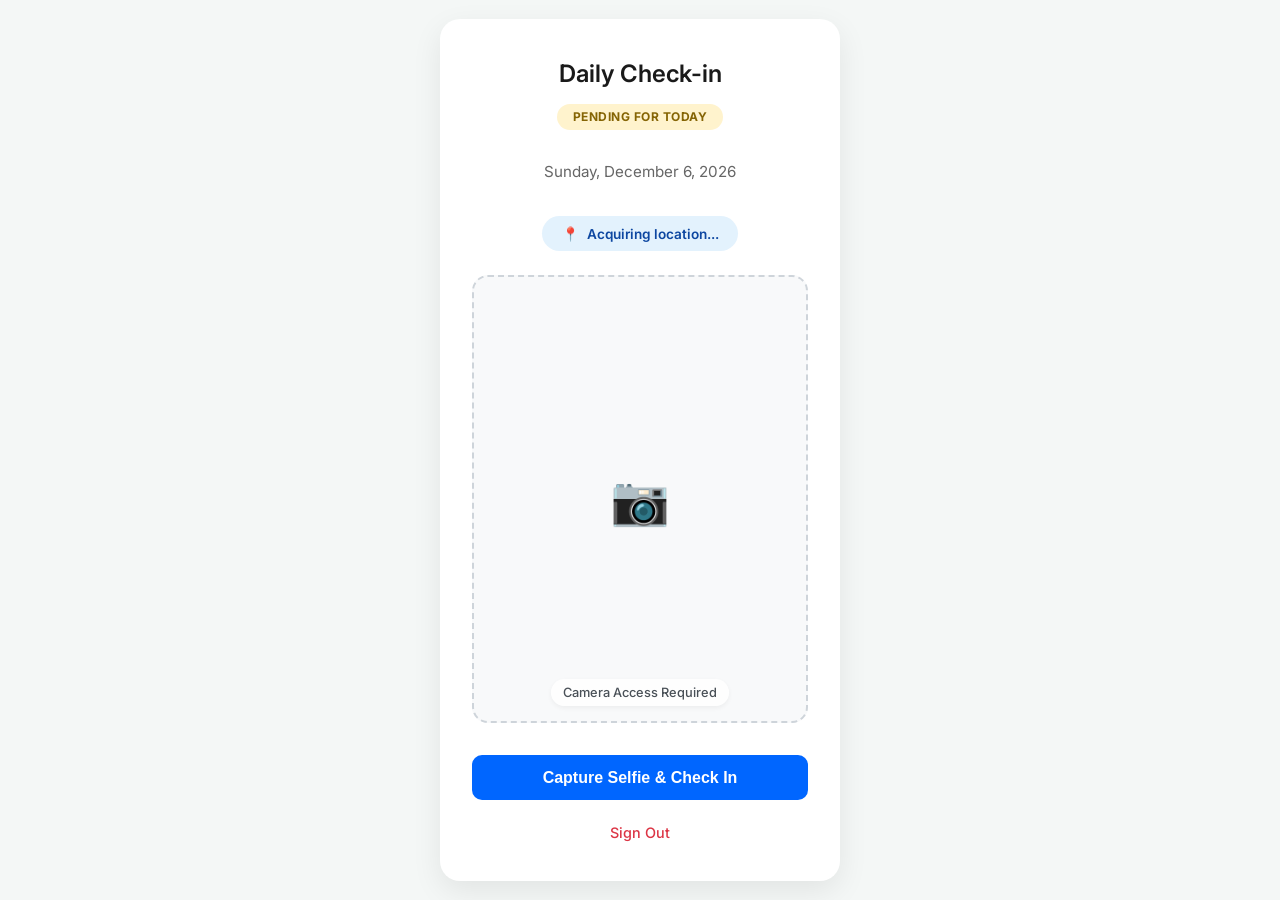
==== checkin.html @ 83975f9a "Add files via upload" ====
<!DOCTYPE html>
<html lang="en">
<head>
    <meta charset="UTF-8">
    <meta name="viewport" content="width=device-width, initial-scale=1.0">
    <title>Daily Check-in</title>
    <link rel="stylesheet" href="styles.css">
</head>
<body>
    <div class="card">
        <div class="text-center">
            <h1>Daily Check-in</h1>
            <div class="status-badge status-pending" id="status-badge">Pending for Today</div>
            <p class="subtitle" id="date-display">Loading date...</p>
            
            <div class="location-badge">
                <span>📍</span> Acquiring location...
            </div>
        </div>

        <div class="camera-container" id="camera-box">
            <!-- Placeholder for actual camera feed -->
            <div class="camera-icon">📷</div>
            <div class="camera-label">
                Camera Access Required
            </div>
        </div>

        <button class="btn" id="checkin-btn" onclick="completeCheckin()">
            Capture Selfie & Check In
        </button>
        <a href="index.html" class="link" style="color: #dc3545; margin-top: 1.5rem;">Sign Out</a>
    </div>

    <script>
        // Set today's date dynamically
        const options = { weekday: 'long', year: 'numeric', month: 'long', day: 'numeric' };
        document.getElementById('date-display').textContent = new Date().toLocaleDateString('en-US', options);

        // Simulate a successful check-in
        function completeCheckin() {
            const btn = document.getElementById('checkin-btn');
            const badge = document.getElementById('status-badge');
            const cameraBox = document.getElementById('camera-box');
            
            // Update UI to show success
            btn.textContent = 'Check-in Complete ✓';
            btn.style.background = '#28a745';
            btn.disabled = true;
            
            badge.textContent = 'Verified Today';
            badge.className = 'status-badge status-success';
            
            cameraBox.innerHTML = '<div style="color: #28a745; font-size: 4rem;">✓</div><div class="camera-label" style="color: #155724; background: #d4edda;">Selfie Captured</div>';
            cameraBox.style.border = '2px solid #28a745';
            
            alert('Selfie captured & location verified! Your daily check-in is successful.');
        }
    </script>
</body>
</html>
---- styles.css ----
@import url('https://fonts.googleapis.com/css2?family=Inter:wght@400;500;600&display=swap');

* {
    box-sizing: border-box;
}

body { 
    margin: 0; 
    font-family: 'Inter', sans-serif; 
    background-color: #f4f7f6; 
    display: flex; 
    align-items: center; 
    justify-content: center; 
    min-height: 100vh; 
    color: #333; 
}

.card { 
    background: white; 
    width: 100%; 
    max-width: 400px; 
    padding: 2.5rem 2rem; 
    border-radius: 20px; 
    box-shadow: 0 10px 30px rgba(0,0,0,0.08); 
    margin: 1rem;
}

.text-center { text-align: center; }

h1 { 
    margin-top: 0; 
    font-size: 1.5rem; 
    color: #1a1a1a; 
    font-weight: 600;
}

p.subtitle { 
    color: #666; 
    font-size: 0.95rem; 
    margin-bottom: 2rem; 
    line-height: 1.5;
}

.form-group { margin-bottom: 1.25rem; text-align: left; }

label { 
    display: block; 
    margin-bottom: 0.5rem; 
    font-weight: 500; 
    font-size: 0.9rem; 
    color: #444;
}

input[type="text"], 
input[type="email"], 
input[type="password"] { 
    width: 100%; 
    padding: 0.85rem; 
    border: 1.5px solid #e1e4e8; 
    border-radius: 10px; 
    font-size: 1rem; 
    transition: all 0.2s ease; 
}

input:focus { 
    outline: none; 
    border-color: #0066ff; 
    box-shadow: 0 0 0 3px rgba(0, 102, 255, 0.1);
}

.btn { 
    width: 100%; 
    padding: 0.85rem; 
    background: #0066ff; 
    color: white; 
    border: none; 
    border-radius: 10px; 
    font-size: 1rem; 
    font-weight: 600; 
    cursor: pointer; 
    transition: background 0.2s, transform 0.1s; 
    margin-top: 0.5rem;
}

.btn:hover { background: #0052cc; }
.btn:active { transform: scale(0.98); }

.link { 
    display: block; 
    margin-top: 1.25rem; 
    text-align: center; 
    color: #0066ff; 
    text-decoration: none; 
    font-size: 0.9rem; 
    font-weight: 500;
}

.link:hover { text-decoration: underline; }

/* Check-in specific UI */
.camera-container { 
    width: 100%; 
    aspect-ratio: 3/4; 
    background: #f8f9fa; 
    border-radius: 16px; 
    margin-bottom: 1.5rem; 
    display: flex; 
    align-items: center; 
    justify-content: center; 
    border: 2px dashed #ced4da; 
    position: relative; 
    overflow: hidden; 
}

.camera-icon { 
    font-size: 3rem; 
    color: #adb5bd; 
}

.camera-label {
    position: absolute; 
    bottom: 15px; 
    font-size: 0.8rem; 
    color: #495057; 
    background: rgba(255,255,255,0.9); 
    padding: 6px 12px; 
    border-radius: 20px;
    font-weight: 500;
    box-shadow: 0 2px 5px rgba(0,0,0,0.05);
}

.location-badge { 
    display: inline-flex; 
    align-items: center; 
    gap: 0.5rem; 
    background: #e3f2fd; 
    color: #0d47a1; 
    padding: 0.6rem 1.2rem; 
    border-radius: 30px; 
    font-size: 0.85rem; 
    margin-bottom: 1.5rem; 
    font-weight: 600; 
}

.status-badge { 
    display: inline-block; 
    padding: 0.35rem 1rem; 
    border-radius: 20px; 
    font-size: 0.75rem; 
    font-weight: 700; 
    margin-bottom: 1rem; 
    text-transform: uppercase;
    letter-spacing: 0.5px;
}

.status-pending { background: #fff3cd; color: #856404; }
.status-success { background: #d4edda; color: #155724; }
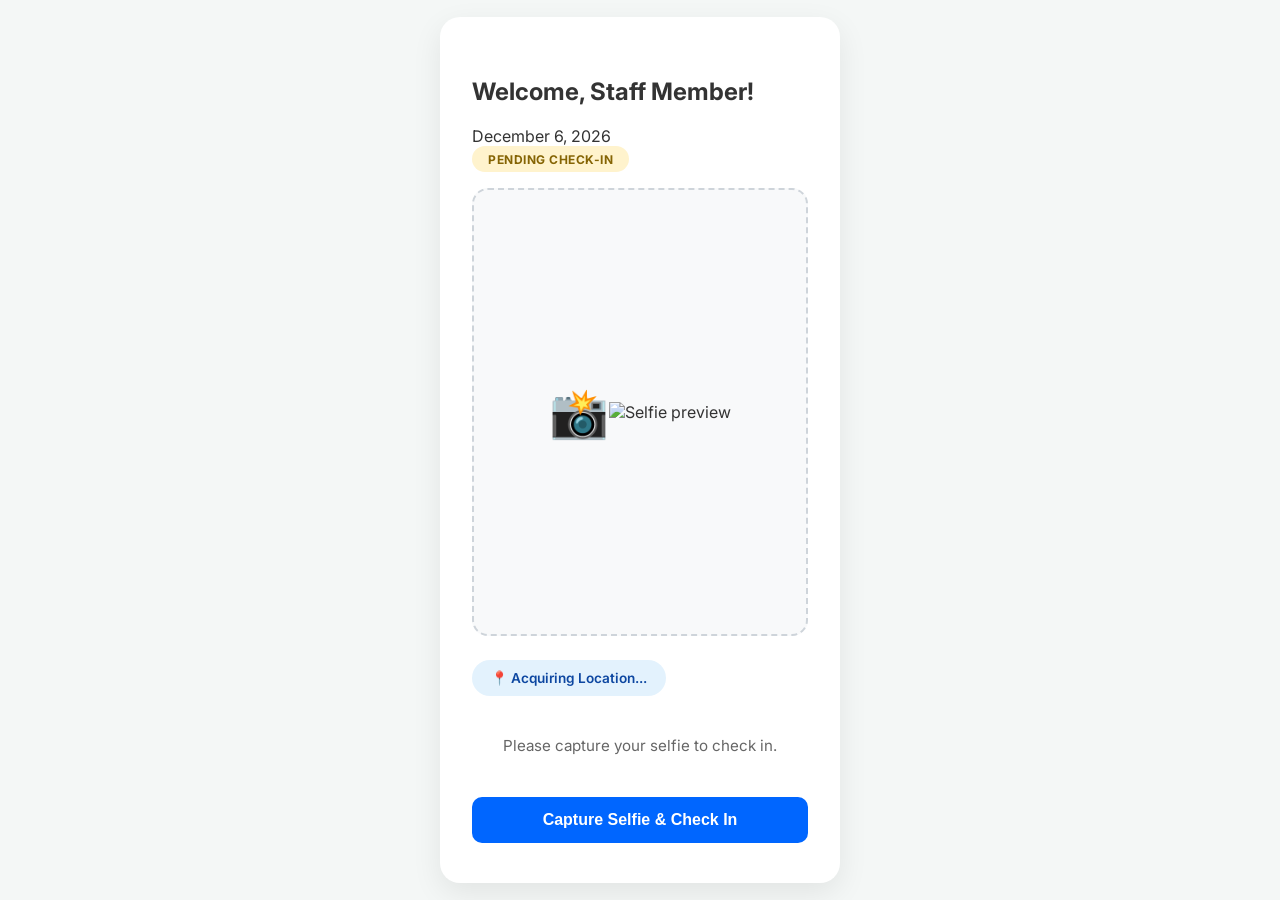
==== commit 48f5a383: "Update checkin.html" ====
--- a/checkin.html
+++ b/checkin.html
@@ -3,58 +3,69 @@
 <head>
     <meta charset="UTF-8">
     <meta name="viewport" content="width=device-width, initial-scale=1.0">
-    <title>Daily Check-in</title>
+    <title>Staff Portal - Daily Check-in</title>
     <link rel="stylesheet" href="styles.css">
 </head>
 <body>
     <div class="card">
-        <div class="text-center">
-            <h1>Daily Check-in</h1>
-            <div class="status-badge status-pending" id="status-badge">Pending for Today</div>
-            <p class="subtitle" id="date-display">Loading date...</p>
-            
-            <div class="location-badge">
-                <span>📍</span> Acquiring location...
+        <div class="checkin-header">
+            <div>
+                <h2>Welcome, Staff Member!</h2>
+                <span class="date-display" id="current-date">Loading date...</span>
             </div>
+            <span class="status-badge status-pending" id="status-badge">Pending Check-in</span>
         </div>
-
-        <div class="camera-container" id="camera-box">
-            <!-- Placeholder for actual camera feed -->
-            <div class="camera-icon">📷</div>
-            <div class="camera-label">
-                Camera Access Required
-            </div>
+        
+        <div class="camera-container" id="camera-container">
+            <span class="camera-icon" id="camera-icon">📸</span>
+            <img id="selfie-preview" alt="Selfie preview" />
         </div>
-
-        <button class="btn" id="checkin-btn" onclick="completeCheckin()">
-            Capture Selfie & Check In
-        </button>
-        <a href="index.html" class="link" style="color: #dc3545; margin-top: 1.5rem;">Sign Out</a>
+        
+        <div class="location-badge" id="location-badge">
+            📍 Acquiring Location...
+        </div>
+        
+        <p class="subtitle text-center" id="instruction-text">Please capture your selfie to check in.</p>
+        
+        <button class="btn" id="capture-btn" onclick="mockCheckIn()">Capture Selfie & Check In</button>
     </div>
 
     <script>
-        // Set today's date dynamically
-        const options = { weekday: 'long', year: 'numeric', month: 'long', day: 'numeric' };
-        document.getElementById('date-display').textContent = new Date().toLocaleDateString('en-US', options);
+        // Set today's date
+        const options = { year: 'numeric', month: 'long', day: 'numeric' };
+        document.getElementById('current-date').textContent = new Date().toLocaleDateString('en-US', options);
 
-        // Simulate a successful check-in
-        function completeCheckin() {
-            const btn = document.getElementById('checkin-btn');
+        // Mock getting location
+        setTimeout(() => {
+            document.getElementById('location-badge').innerHTML = '📍 HQ Office (Accuracy: 5m)';
+        }, 1500);
+
+        // Mock capturing selfie and checking in
+        function mockCheckIn() {
+            const btn = document.getElementById('capture-btn');
             const badge = document.getElementById('status-badge');
-            const cameraBox = document.getElementById('camera-box');
-            
-            // Update UI to show success
-            btn.textContent = 'Check-in Complete ✓';
-            btn.style.background = '#28a745';
+            const icon = document.getElementById('camera-icon');
+            const preview = document.getElementById('selfie-preview');
+            const instruction = document.getElementById('instruction-text');
+
+            btn.textContent = 'Processing...';
             btn.disabled = true;
-            
-            badge.textContent = 'Verified Today';
-            badge.className = 'status-badge status-success';
-            
-            cameraBox.innerHTML = '<div style="color: #28a745; font-size: 4rem;">✓</div><div class="camera-label" style="color: #155724; background: #d4edda;">Selfie Captured</div>';
-            cameraBox.style.border = '2px solid #28a745';
-            
-            alert('Selfie captured & location verified! Your daily check-in is successful.');
+
+            setTimeout(() => {
+                // Change status badge
+                badge.className = 'status-badge status-success';
+                badge.textContent = 'Checked In';
+
+                // Show mock image placeholder
+                icon.style.display = 'none';
+                preview.src = 'https://images.unsplash.com/photo-1573496359142-b8d87734a5a2?auto=format&fit=crop&w=400&q=80';
+                preview.style.display = 'block';
+
+                // Update text and button
+                instruction.textContent = 'You have successfully checked in for today.';
+                btn.textContent = 'Check-in Complete';
+                btn.style.background = 'var(--badge-success-text)';
+            }, 1000);
         }
     </script>
 </body>
